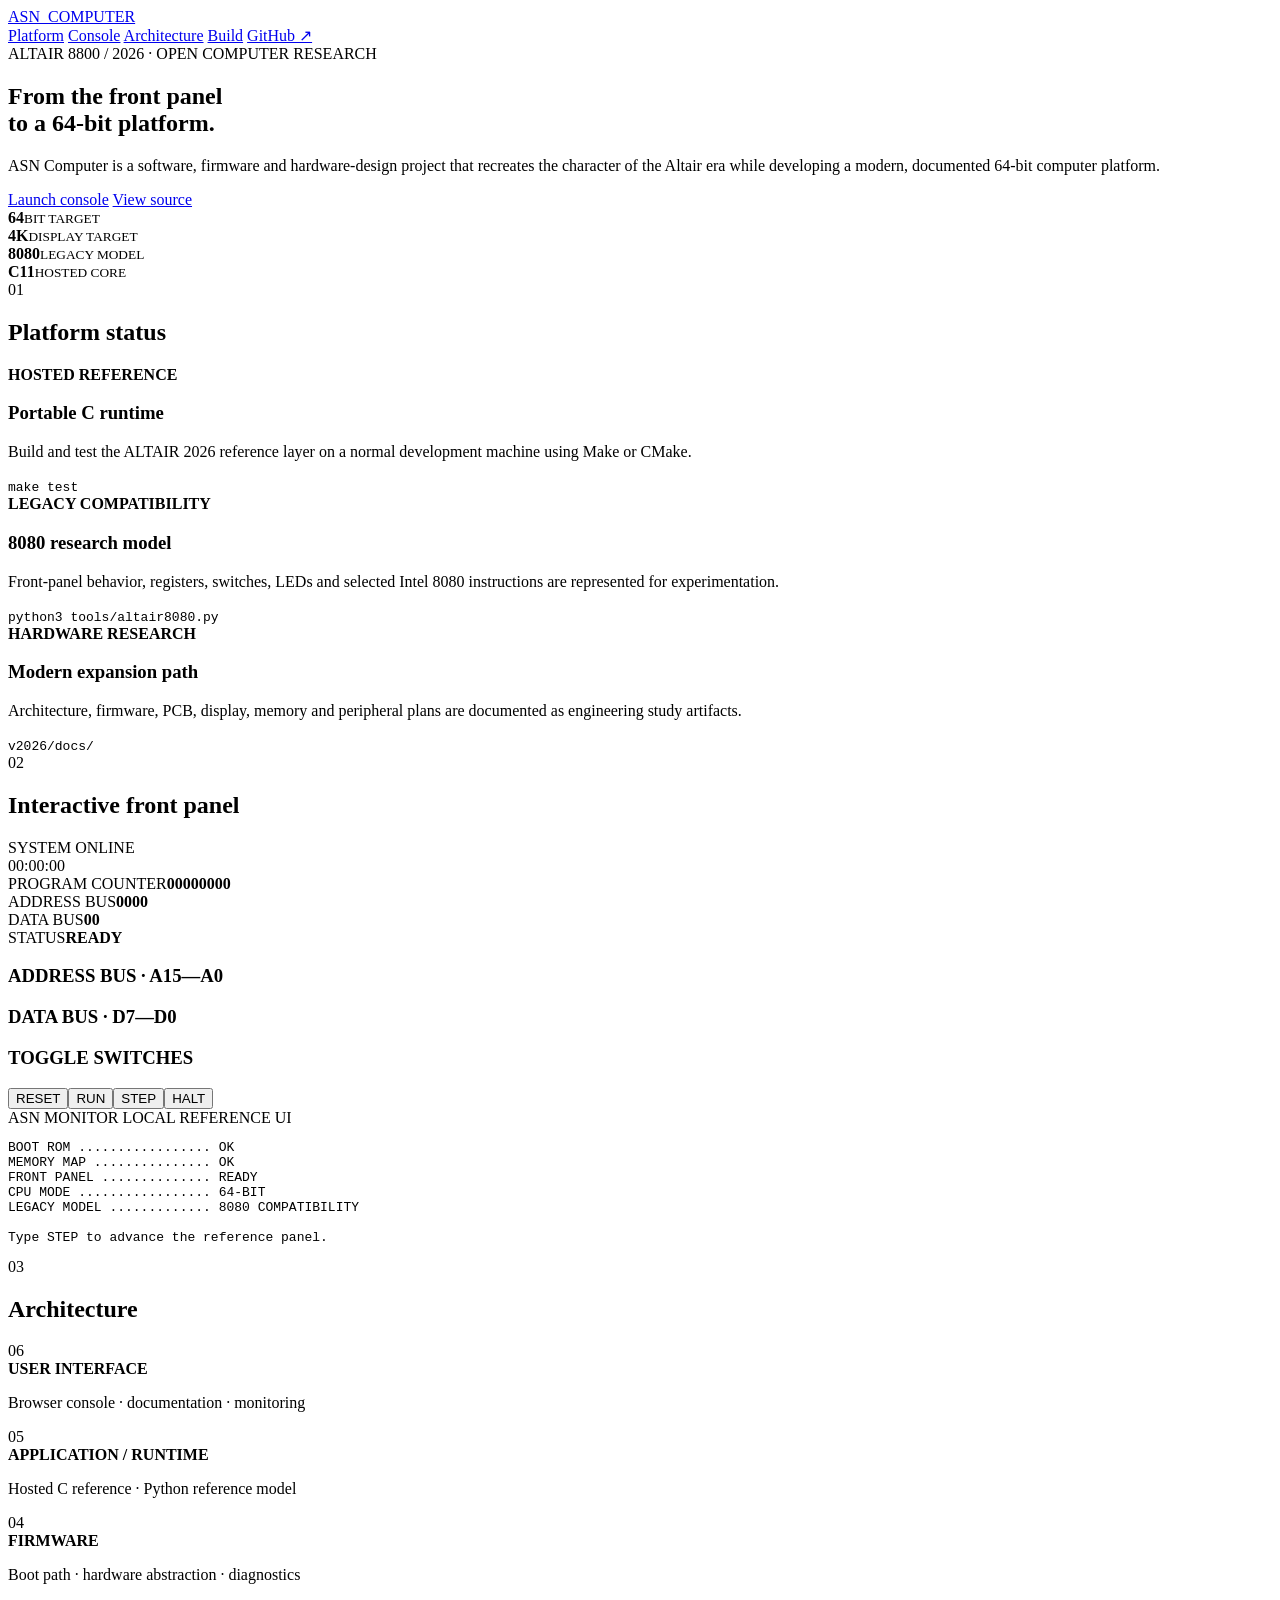
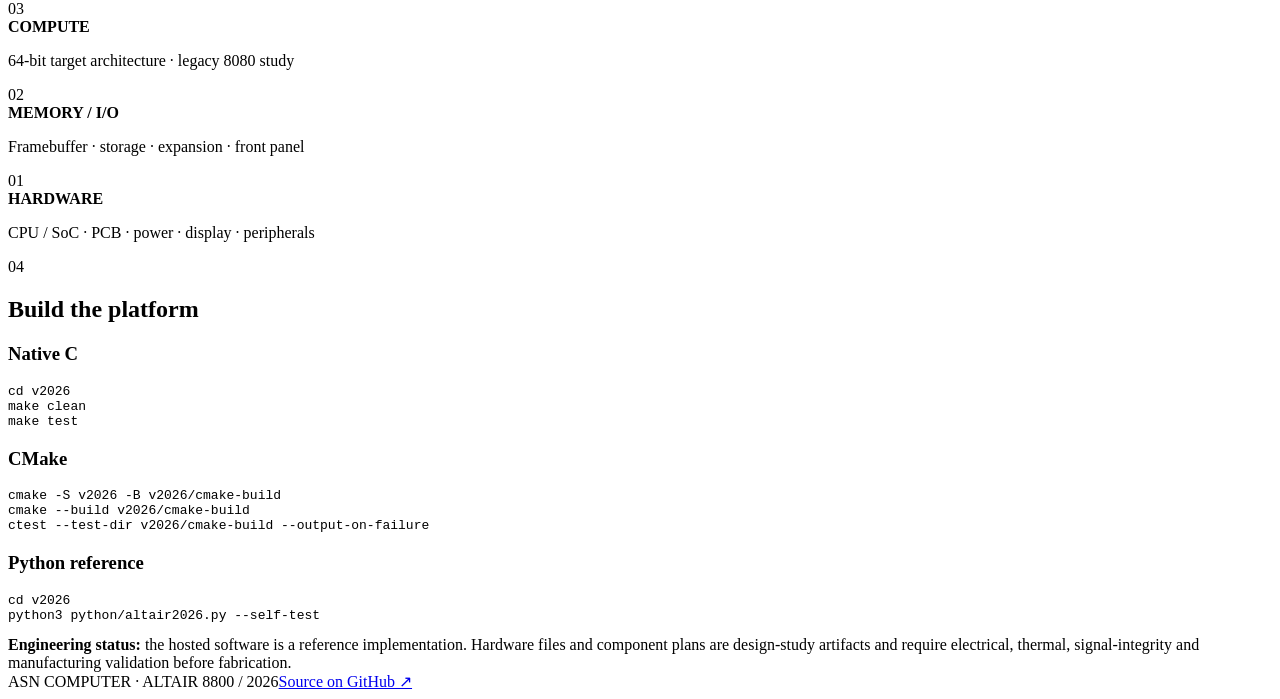
==== docs/index.html @ 6ef78f84 "Create ASN Computer GitHub Pages site" ====
<!doctype html>
<html lang="en">
<head>
  <meta charset="utf-8">
  <meta name="viewport" content="width=device-width, initial-scale=1">
  <meta name="description" content="ASN Computer — ALTAIR 8800 / 2026 computer architecture, emulator and hardware research platform.">
  <title>ASN Computer — ALTAIR 8800 / 2026</title>
  <link rel="stylesheet" href="style.css">
</head>
<body>
  <div class="grid-bg"></div>
  <header class="topbar">
    <a class="brand" href="#top">ASN<span>_</span>COMPUTER</a>
    <nav>
      <a href="#platform">Platform</a>
      <a href="#console">Console</a>
      <a href="#architecture">Architecture</a>
      <a href="#build">Build</a>
      <a href="https://github.com/ArkansasIo/asn-computer" target="_blank" rel="noreferrer">GitHub ↗</a>
    </nav>
  </header>

  <main id="top">
    <section class="hero">
      <div class="eyebrow">ALTAIR 8800 / 2026 · OPEN COMPUTER RESEARCH</div>
      <h1>From the <span>front panel</span><br>to a 64-bit platform.</h1>
      <p class="lead">ASN Computer is a software, firmware and hardware-design project that recreates the character of the Altair era while developing a modern, documented 64-bit computer platform.</p>
      <div class="actions">
        <a class="button primary" href="#console">Launch console</a>
        <a class="button" href="https://github.com/ArkansasIo/asn-computer" target="_blank" rel="noreferrer">View source</a>
      </div>
      <div class="metrics">
        <div><strong>64</strong><small>BIT TARGET</small></div>
        <div><strong>4K</strong><small>DISPLAY TARGET</small></div>
        <div><strong>8080</strong><small>LEGACY MODEL</small></div>
        <div><strong>C11</strong><small>HOSTED CORE</small></div>
      </div>
    </section>

    <section id="platform" class="section">
      <div class="section-head"><span>01</span><h2>Platform status</h2></div>
      <div class="cards">
        <article><b>HOSTED REFERENCE</b><h3>Portable C runtime</h3><p>Build and test the ALTAIR 2026 reference layer on a normal development machine using Make or CMake.</p><code>make test</code></article>
        <article><b>LEGACY COMPATIBILITY</b><h3>8080 research model</h3><p>Front-panel behavior, registers, switches, LEDs and selected Intel 8080 instructions are represented for experimentation.</p><code>python3 tools/altair8080.py</code></article>
        <article><b>HARDWARE RESEARCH</b><h3>Modern expansion path</h3><p>Architecture, firmware, PCB, display, memory and peripheral plans are documented as engineering study artifacts.</p><code>v2026/docs/</code></article>
      </div>
    </section>

    <section id="console" class="section console-section">
      <div class="section-head"><span>02</span><h2>Interactive front panel</h2></div>
      <div class="console">
        <div class="console-head"><div><span class="lamp live"></span> SYSTEM ONLINE</div><div id="clock">00:00:00</div></div>
        <div class="readouts">
          <div><label>PROGRAM COUNTER</label><strong id="pc">00000000</strong></div>
          <div><label>ADDRESS BUS</label><strong id="address">0000</strong></div>
          <div><label>DATA BUS</label><strong id="data">00</strong></div>
          <div><label>STATUS</label><strong id="status">READY</strong></div>
        </div>
        <div class="panel-grid">
          <div class="panel-block"><h3>ADDRESS BUS · A15—A0</h3><div id="addressLeds" class="leds"></div></div>
          <div class="panel-block"><h3>DATA BUS · D7—D0</h3><div id="dataLeds" class="leds eight"></div></div>
          <div class="panel-block switches"><h3>TOGGLE SWITCHES</h3><div id="switches" class="switchgrid"></div></div>
        </div>
        <div class="controls"><button data-action="reset">RESET</button><button data-action="run">RUN</button><button data-action="step">STEP</button><button data-action="halt">HALT</button></div>
        <div class="terminal"><div class="terminal-bar">ASN MONITOR <span>LOCAL REFERENCE UI</span></div><pre id="terminal">BOOT ROM ................. OK
MEMORY MAP ............... OK
FRONT PANEL .............. READY
CPU MODE ................. 64-BIT
LEGACY MODEL ............. 8080 COMPATIBILITY

Type STEP to advance the reference panel.</pre></div>
      </div>
    </section>

    <section id="architecture" class="section">
      <div class="section-head"><span>03</span><h2>Architecture</h2></div>
      <div class="architecture">
        <div class="layer"><span>06</span><div><b>USER INTERFACE</b><p>Browser console · documentation · monitoring</p></div></div>
        <div class="layer"><span>05</span><div><b>APPLICATION / RUNTIME</b><p>Hosted C reference · Python reference model</p></div></div>
        <div class="layer"><span>04</span><div><b>FIRMWARE</b><p>Boot path · hardware abstraction · diagnostics</p></div></div>
        <div class="layer"><span>03</span><div><b>COMPUTE</b><p>64-bit target architecture · legacy 8080 study</p></div></div>
        <div class="layer"><span>02</span><div><b>MEMORY / I/O</b><p>Framebuffer · storage · expansion · front panel</p></div></div>
        <div class="layer"><span>01</span><div><b>HARDWARE</b><p>CPU / SoC · PCB · power · display · peripherals</p></div></div>
      </div>
    </section>

    <section id="build" class="section build-section">
      <div class="section-head"><span>04</span><h2>Build the platform</h2></div>
      <div class="build-grid">
        <div><h3>Native C</h3><pre><code>cd v2026
make clean
make test</code></pre></div>
        <div><h3>CMake</h3><pre><code>cmake -S v2026 -B v2026/cmake-build
cmake --build v2026/cmake-build
ctest --test-dir v2026/cmake-build --output-on-failure</code></pre></div>
        <div><h3>Python reference</h3><pre><code>cd v2026
python3 python/altair2026.py --self-test</code></pre></div>
      </div>
      <div class="notice"><b>Engineering status:</b> the hosted software is a reference implementation. Hardware files and component plans are design-study artifacts and require electrical, thermal, signal-integrity and manufacturing validation before fabrication.</div>
    </section>
  </main>

  <footer><span>ASN COMPUTER · ALTAIR 8800 / 2026</span><a href="https://github.com/ArkansasIo/asn-computer" target="_blank" rel="noreferrer">Source on GitHub ↗</a></footer>
  <script src="app.js"></script>
</body>
</html>
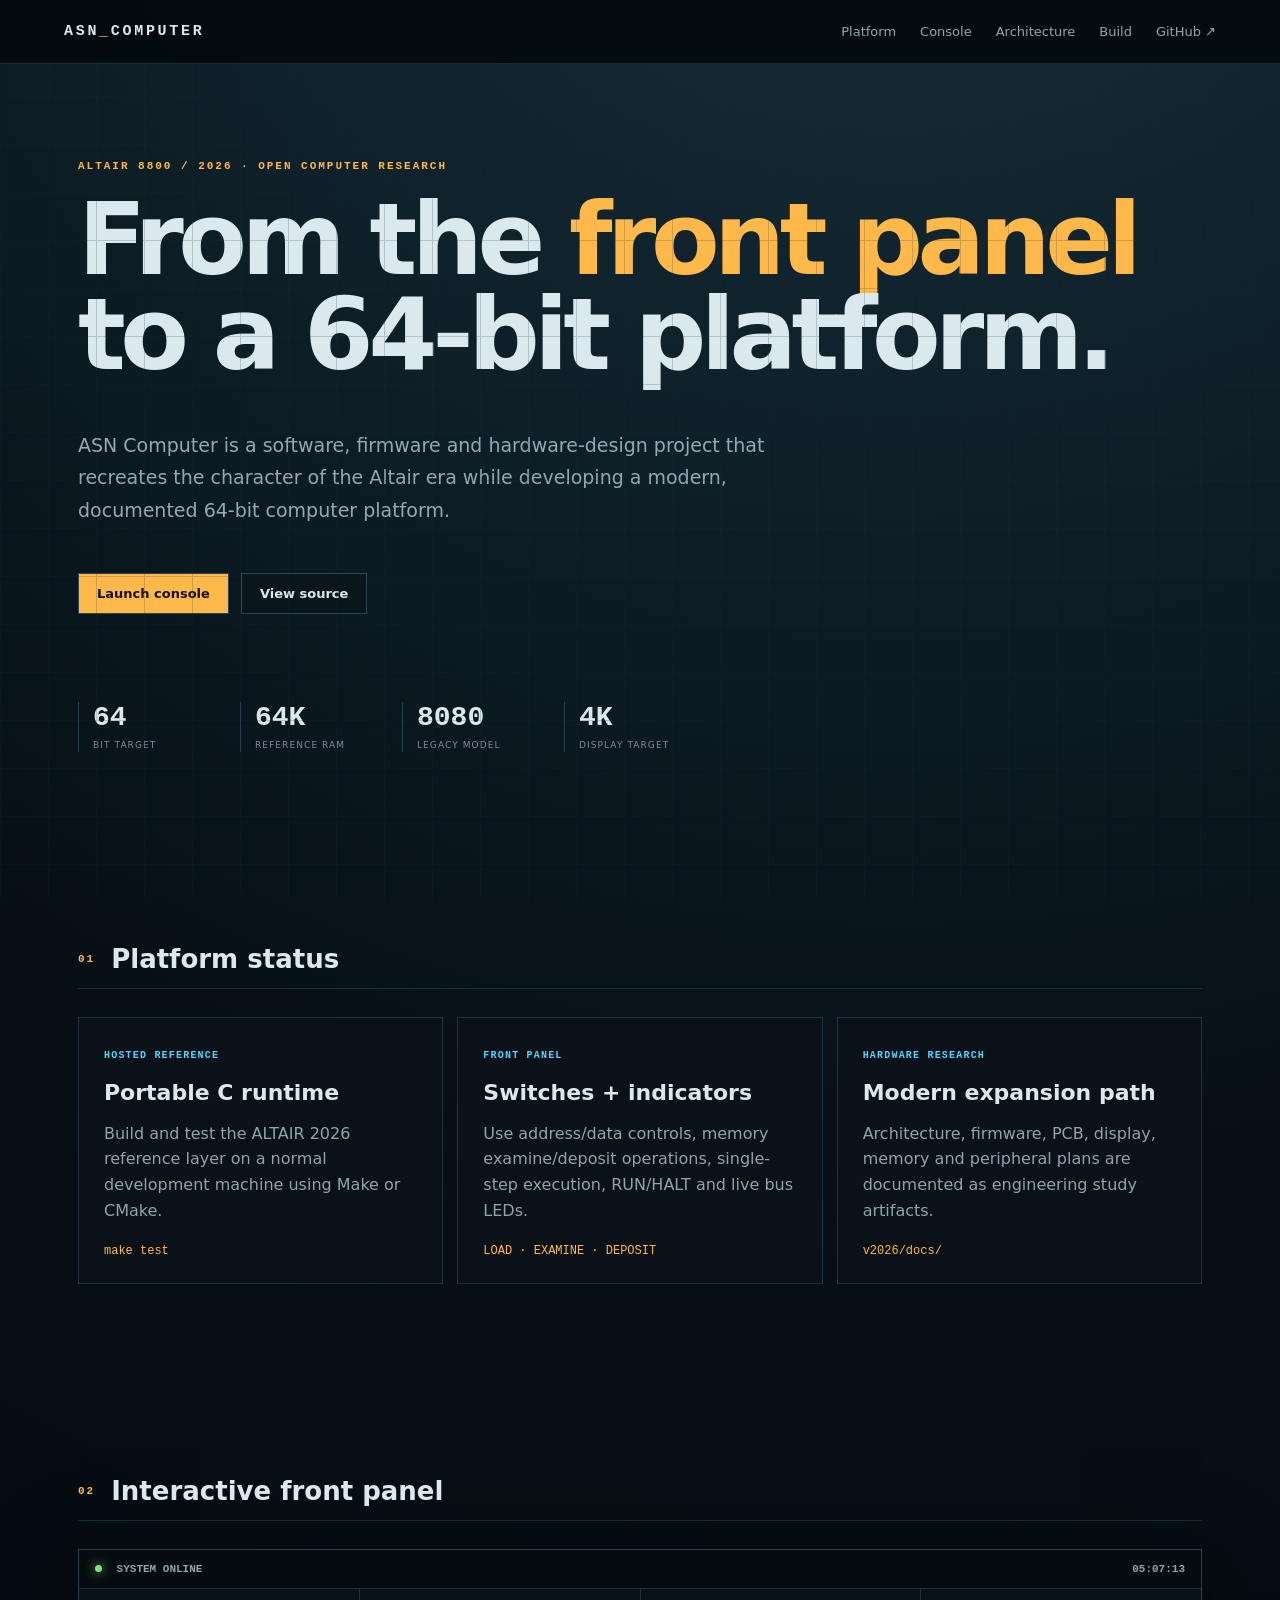
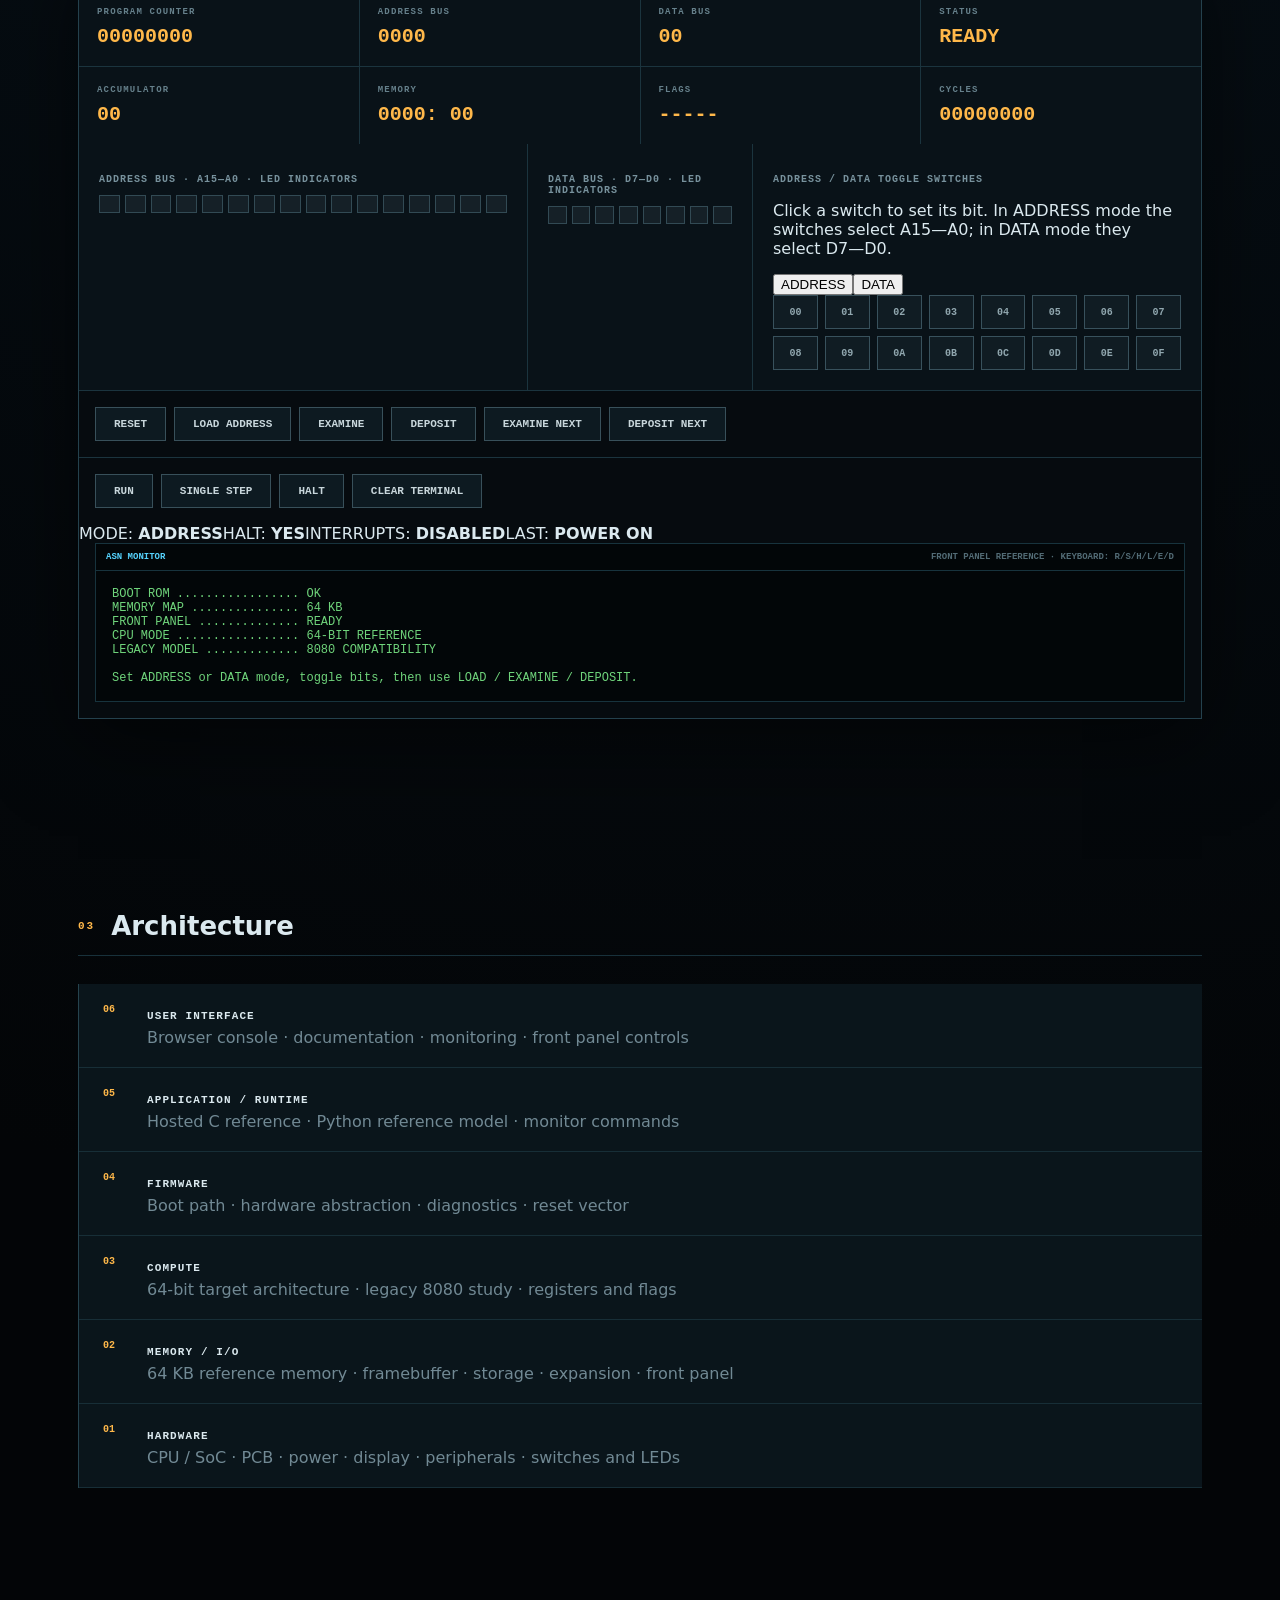
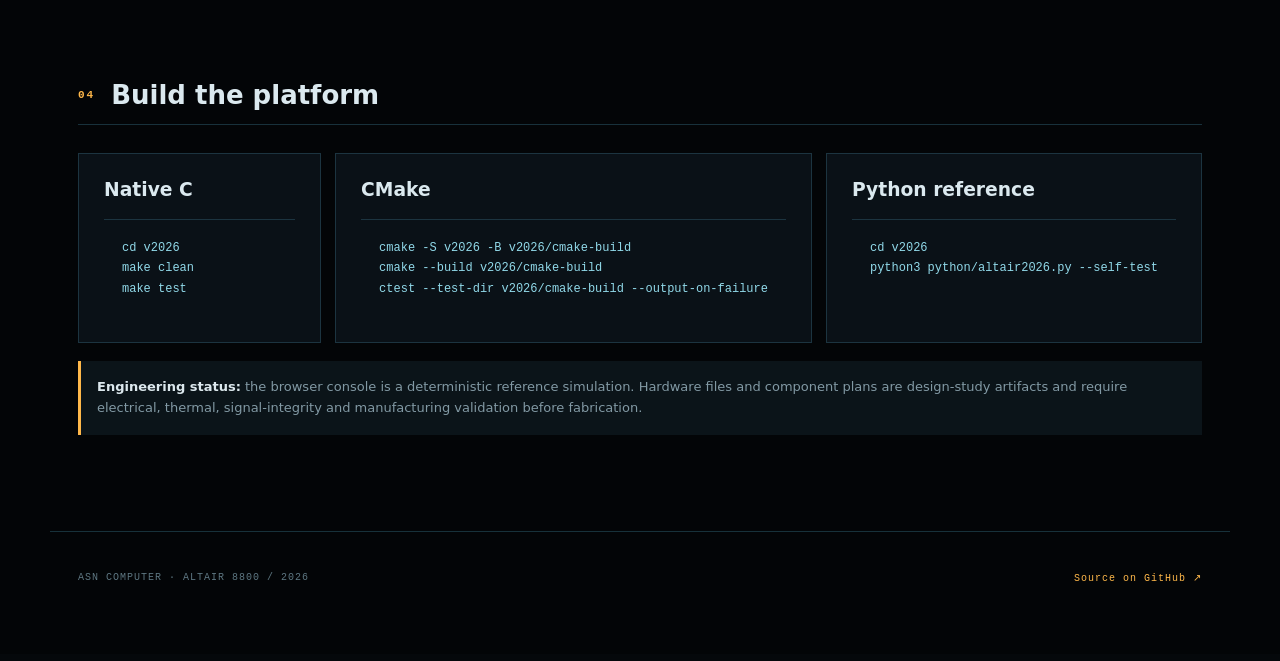
==== commit 05f5b64c: "Expand ASN Computer front panel UI with switches, LEDs, memory controls, and status readouts" ====
--- a/docs/index.html
+++ b/docs/index.html
@@ -11,37 +11,22 @@
   <div class="grid-bg"></div>
   <header class="topbar">
     <a class="brand" href="#top">ASN<span>_</span>COMPUTER</a>
-    <nav>
-      <a href="#platform">Platform</a>
-      <a href="#console">Console</a>
-      <a href="#architecture">Architecture</a>
-      <a href="#build">Build</a>
-      <a href="https://github.com/ArkansasIo/asn-computer" target="_blank" rel="noreferrer">GitHub ↗</a>
-    </nav>
+    <nav><a href="#platform">Platform</a><a href="#console">Console</a><a href="#architecture">Architecture</a><a href="#build">Build</a><a href="https://github.com/ArkansasIo/asn-computer" target="_blank" rel="noreferrer">GitHub ↗</a></nav>
   </header>
-
   <main id="top">
     <section class="hero">
       <div class="eyebrow">ALTAIR 8800 / 2026 · OPEN COMPUTER RESEARCH</div>
       <h1>From the <span>front panel</span><br>to a 64-bit platform.</h1>
       <p class="lead">ASN Computer is a software, firmware and hardware-design project that recreates the character of the Altair era while developing a modern, documented 64-bit computer platform.</p>
-      <div class="actions">
-        <a class="button primary" href="#console">Launch console</a>
-        <a class="button" href="https://github.com/ArkansasIo/asn-computer" target="_blank" rel="noreferrer">View source</a>
-      </div>
-      <div class="metrics">
-        <div><strong>64</strong><small>BIT TARGET</small></div>
-        <div><strong>4K</strong><small>DISPLAY TARGET</small></div>
-        <div><strong>8080</strong><small>LEGACY MODEL</small></div>
-        <div><strong>C11</strong><small>HOSTED CORE</small></div>
-      </div>
+      <div class="actions"><a class="button primary" href="#console">Launch console</a><a class="button" href="https://github.com/ArkansasIo/asn-computer" target="_blank" rel="noreferrer">View source</a></div>
+      <div class="metrics"><div><strong>64</strong><small>BIT TARGET</small></div><div><strong>64K</strong><small>REFERENCE RAM</small></div><div><strong>8080</strong><small>LEGACY MODEL</small></div><div><strong>4K</strong><small>DISPLAY TARGET</small></div></div>
     </section>
 
     <section id="platform" class="section">
       <div class="section-head"><span>01</span><h2>Platform status</h2></div>
       <div class="cards">
         <article><b>HOSTED REFERENCE</b><h3>Portable C runtime</h3><p>Build and test the ALTAIR 2026 reference layer on a normal development machine using Make or CMake.</p><code>make test</code></article>
-        <article><b>LEGACY COMPATIBILITY</b><h3>8080 research model</h3><p>Front-panel behavior, registers, switches, LEDs and selected Intel 8080 instructions are represented for experimentation.</p><code>python3 tools/altair8080.py</code></article>
+        <article><b>FRONT PANEL</b><h3>Switches + indicators</h3><p>Use address/data controls, memory examine/deposit operations, single-step execution, RUN/HALT and live bus LEDs.</p><code>LOAD · EXAMINE · DEPOSIT</code></article>
         <article><b>HARDWARE RESEARCH</b><h3>Modern expansion path</h3><p>Architecture, firmware, PCB, display, memory and peripheral plans are documented as engineering study artifacts.</p><code>v2026/docs/</code></article>
       </div>
     </section>
@@ -55,51 +40,50 @@
           <div><label>ADDRESS BUS</label><strong id="address">0000</strong></div>
           <div><label>DATA BUS</label><strong id="data">00</strong></div>
           <div><label>STATUS</label><strong id="status">READY</strong></div>
+          <div><label>ACCUMULATOR</label><strong id="acc">00</strong></div>
+          <div><label>MEMORY</label><strong id="memoryInfo">0000: 00</strong></div>
+          <div><label>FLAGS</label><strong id="flags">-----</strong></div>
+          <div><label>CYCLES</label><strong id="cycles">00000000</strong></div>
         </div>
+
         <div class="panel-grid">
-          <div class="panel-block"><h3>ADDRESS BUS · A15—A0</h3><div id="addressLeds" class="leds"></div></div>
-          <div class="panel-block"><h3>DATA BUS · D7—D0</h3><div id="dataLeds" class="leds eight"></div></div>
-          <div class="panel-block switches"><h3>TOGGLE SWITCHES</h3><div id="switches" class="switchgrid"></div></div>
+          <div class="panel-block"><h3>ADDRESS BUS · A15—A0 · LED INDICATORS</h3><div id="addressLeds" class="leds"></div><div id="addressLabels" class="bitlabels"></div></div>
+          <div class="panel-block"><h3>DATA BUS · D7—D0 · LED INDICATORS</h3><div id="dataLeds" class="leds eight"></div><div id="dataLabels" class="bitlabels"></div></div>
+          <div class="panel-block switches"><h3>ADDRESS / DATA TOGGLE SWITCHES</h3><p class="panel-help">Click a switch to set its bit. In ADDRESS mode the switches select A15—A0; in DATA mode they select D7—D0.</p><div class="mode-buttons"><button id="addressMode" class="mode active">ADDRESS</button><button id="dataMode" class="mode">DATA</button></div><div id="switches" class="switchgrid"></div></div>
         </div>
-        <div class="controls"><button data-action="reset">RESET</button><button data-action="run">RUN</button><button data-action="step">STEP</button><button data-action="halt">HALT</button></div>
-        <div class="terminal"><div class="terminal-bar">ASN MONITOR <span>LOCAL REFERENCE UI</span></div><pre id="terminal">BOOT ROM ................. OK
-MEMORY MAP ............... OK
+
+        <div class="controls primary-controls">
+          <button data-action="reset">RESET</button><button data-action="load">LOAD ADDRESS</button><button data-action="examine">EXAMINE</button><button data-action="deposit">DEPOSIT</button><button data-action="examineNext">EXAMINE NEXT</button><button data-action="depositNext">DEPOSIT NEXT</button>
+        </div>
+        <div class="controls run-controls"><button data-action="run">RUN</button><button data-action="step">SINGLE STEP</button><button data-action="halt">HALT</button><button data-action="clear">CLEAR TERMINAL</button></div>
+
+        <div class="status-strip"><span>MODE: <b id="modeReadout">ADDRESS</b></span><span>HALT: <b id="haltReadout">YES</b></span><span>INTERRUPTS: <b id="interruptReadout">DISABLED</b></span><span>LAST: <b id="lastOperation">POWER ON</b></span></div>
+        <div class="terminal"><div class="terminal-bar">ASN MONITOR <span>FRONT PANEL REFERENCE · KEYBOARD: R/S/H/L/E/D</span></div><pre id="terminal">BOOT ROM ................. OK
+MEMORY MAP ............... 64 KB
 FRONT PANEL .............. READY
-CPU MODE ................. 64-BIT
+CPU MODE ................. 64-BIT REFERENCE
 LEGACY MODEL ............. 8080 COMPATIBILITY
 
-Type STEP to advance the reference panel.</pre></div>
+Set ADDRESS or DATA mode, toggle bits, then use LOAD / EXAMINE / DEPOSIT.</pre></div>
       </div>
     </section>
 
     <section id="architecture" class="section">
       <div class="section-head"><span>03</span><h2>Architecture</h2></div>
-      <div class="architecture">
-        <div class="layer"><span>06</span><div><b>USER INTERFACE</b><p>Browser console · documentation · monitoring</p></div></div>
-        <div class="layer"><span>05</span><div><b>APPLICATION / RUNTIME</b><p>Hosted C reference · Python reference model</p></div></div>
-        <div class="layer"><span>04</span><div><b>FIRMWARE</b><p>Boot path · hardware abstraction · diagnostics</p></div></div>
-        <div class="layer"><span>03</span><div><b>COMPUTE</b><p>64-bit target architecture · legacy 8080 study</p></div></div>
-        <div class="layer"><span>02</span><div><b>MEMORY / I/O</b><p>Framebuffer · storage · expansion · front panel</p></div></div>
-        <div class="layer"><span>01</span><div><b>HARDWARE</b><p>CPU / SoC · PCB · power · display · peripherals</p></div></div>
-      </div>
+      <div class="architecture"><div class="layer"><span>06</span><div><b>USER INTERFACE</b><p>Browser console · documentation · monitoring · front panel controls</p></div></div><div class="layer"><span>05</span><div><b>APPLICATION / RUNTIME</b><p>Hosted C reference · Python reference model · monitor commands</p></div></div><div class="layer"><span>04</span><div><b>FIRMWARE</b><p>Boot path · hardware abstraction · diagnostics · reset vector</p></div></div><div class="layer"><span>03</span><div><b>COMPUTE</b><p>64-bit target architecture · legacy 8080 study · registers and flags</p></div></div><div class="layer"><span>02</span><div><b>MEMORY / I/O</b><p>64 KB reference memory · framebuffer · storage · expansion · front panel</p></div></div><div class="layer"><span>01</span><div><b>HARDWARE</b><p>CPU / SoC · PCB · power · display · peripherals · switches and LEDs</p></div></div></div>
     </section>
 
     <section id="build" class="section build-section">
       <div class="section-head"><span>04</span><h2>Build the platform</h2></div>
-      <div class="build-grid">
-        <div><h3>Native C</h3><pre><code>cd v2026
+      <div class="build-grid"><div><h3>Native C</h3><pre><code>cd v2026
 make clean
-make test</code></pre></div>
-        <div><h3>CMake</h3><pre><code>cmake -S v2026 -B v2026/cmake-build
+make test</code></pre></div><div><h3>CMake</h3><pre><code>cmake -S v2026 -B v2026/cmake-build
 cmake --build v2026/cmake-build
-ctest --test-dir v2026/cmake-build --output-on-failure</code></pre></div>
-        <div><h3>Python reference</h3><pre><code>cd v2026
-python3 python/altair2026.py --self-test</code></pre></div>
-      </div>
-      <div class="notice"><b>Engineering status:</b> the hosted software is a reference implementation. Hardware files and component plans are design-study artifacts and require electrical, thermal, signal-integrity and manufacturing validation before fabrication.</div>
+ctest --test-dir v2026/cmake-build --output-on-failure</code></pre></div><div><h3>Python reference</h3><pre><code>cd v2026
+python3 python/altair2026.py --self-test</code></pre></div></div>
+      <div class="notice"><b>Engineering status:</b> the browser console is a deterministic reference simulation. Hardware files and component plans are design-study artifacts and require electrical, thermal, signal-integrity and manufacturing validation before fabrication.</div>
     </section>
   </main>
-
   <footer><span>ASN COMPUTER · ALTAIR 8800 / 2026</span><a href="https://github.com/ArkansasIo/asn-computer" target="_blank" rel="noreferrer">Source on GitHub ↗</a></footer>
   <script src="app.js"></script>
 </body>
--- a/docs/style.css
+++ b/docs/style.css
@@ -0,0 +1 @@
+:root{--bg:#05080b;--panel:#0a1117;--line:#1c3440;--text:#dbe9ef;--muted:#75909d;--accent:#ffb84a;--cyan:#56d4ff;--good:#79e27d;font-family:Inter,system-ui,sans-serif;color:var(--text);background:var(--bg)}*{box-sizing:border-box}html{scroll-behavior:smooth}body{margin:0;background:radial-gradient(circle at 70% -10%,#18333f,#071017 35%,#030507 75%);min-height:100vh}.grid-bg{position:fixed;inset:0;pointer-events:none;opacity:.2;background-image:linear-gradient(#17313b 1px,transparent 1px),linear-gradient(90deg,#17313b 1px,transparent 1px);background-size:48px 48px}a{color:inherit;text-decoration:none}.topbar{position:sticky;top:0;z-index:10;height:64px;display:flex;align-items:center;justify-content:space-between;padding:0 5vw;border-bottom:1px solid #16303a;background:#03070add;backdrop-filter:blur(12px)}.brand{font:800 15px monospace;letter-spacing:.18em}.brand span,h1 span{color:var(--accent)}nav{display:flex;gap:24px;color:#8ea8b3;font-size:13px}nav a:hover{color:#fff}.hero,.section{max-width:1180px;margin:auto;padding:96px 28px}.hero{min-height:680px;display:flex;flex-direction:column;justify-content:center}.eyebrow,.section-head span{font:700 11px monospace;letter-spacing:.18em;color:var(--accent)}h1{font-size:clamp(48px,8vw,100px);line-height:.95;letter-spacing:-.055em;margin:20px 0 28px}.lead{max-width:700px;color:#93aab5;font-size:19px;line-height:1.7}.actions{display:flex;gap:12px;margin:28px 0}.button{padding:12px 18px;border:1px solid #2b4652;background:#0a151c;font-weight:700;font-size:13px}.button.primary{background:var(--accent);color:#111}.metrics{display:grid;grid-template-columns:repeat(4,150px);gap:12px;margin-top:60px}.metrics div{border-left:1px solid #28404b;padding-left:14px}.metrics strong{display:block;font:700 28px monospace}.metrics small{color:var(--muted);font-size:9px;letter-spacing:.12em}.section-head{display:flex;gap:16px;align-items:center;margin-bottom:28px;border-bottom:1px solid #18313b;padding-bottom:14px}.section-head h2{font-size:26px;margin:0}.cards,.build-grid{display:grid;grid-template-columns:repeat(3,1fr);gap:14px}.cards article,.build-grid>div{background:#0a1117;border:1px solid var(--line);padding:25px}.cards article{min-height:220px}.cards b{font:700 10px monospace;color:var(--cyan);letter-spacing:.12em}.cards h3{font-size:22px;margin:18px 0 10px}.cards p{color:#8da5af;line-height:1.6}.cards code{color:var(--accent);font-size:12px}.console{background:#060b0f;border:1px solid #24414d;box-shadow:0 20px 80px #0008}.console-head{display:flex;justify-content:space-between;padding:13px 16px;border-bottom:1px solid #1b343e;font:700 11px monospace;color:#8ca6b0}.live{display:inline-block;width:7px;height:7px;border-radius:50%;background:var(--good);box-shadow:0 0 12px var(--good);margin-right:8px}.readouts{display:grid;grid-template-columns:repeat(4,1fr);gap:1px;background:#1b343e}.readouts div{background:#091218;padding:18px}.readouts label{display:block;color:#66808b;font:700 9px monospace;letter-spacing:.13em}.readouts strong{display:block;color:var(--accent);font:700 20px monospace;margin-top:8px}.panel-grid{display:grid;grid-template-columns:2fr 1fr 2fr;gap:1px;background:#1b343e}.panel-block{background:#091218;padding:20px}.panel-block h3{font:700 10px monospace;color:#78929d;letter-spacing:.1em}.leds{display:grid;grid-template-columns:repeat(16,1fr);gap:5px}.led{height:18px;border:1px solid #324a54;background:#152027}.led.on{background:var(--accent);box-shadow:0 0 12px #ffb84a88}.eight{grid-template-columns:repeat(8,1fr)}.switchgrid{display:grid;grid-template-columns:repeat(8,1fr);gap:7px}.switchgrid button{height:34px;background:#101c23;border:1px solid #38515c;color:#91a7af;font:700 10px monospace;cursor:pointer}.switchgrid button.on{background:#23485a;color:#fff;border-color:#56a1bc}.controls{display:flex;gap:8px;padding:16px;border-top:1px solid #1b343e}.controls button{background:#0d1a21;color:#c8d6db;border:1px solid #38505a;padding:10px 18px;font:700 11px monospace;cursor:pointer}.controls button:hover{border-color:var(--accent);color:var(--accent)}.terminal{margin:0 16px 16px;border:1px solid #17333d;background:#020608}.terminal-bar{padding:8px 10px;border-bottom:1px solid #17333d;color:var(--cyan);font:700 9px monospace}.terminal-bar span{float:right;color:#526b75}.terminal pre{margin:0;padding:16px;color:#6fd47b;line-height:1.65;font:12px monospace;white-space:pre-wrap}.architecture{border-left:1px solid #25434e}.layer{display:flex;gap:20px;padding:20px 24px;border-bottom:1px solid #172e37;background:#0a151b}.layer span{font:700 10px monospace;color:var(--accent);width:24px}.layer b{font:700 11px monospace;letter-spacing:.1em}.layer p{margin:5px 0 0;color:#718994}.build-grid h3{margin-top:0}.build-grid pre{margin:0;padding:18px;overflow:auto;border-top:1px solid var(--line);color:#91d9e9;font:12px/1.7 monospace}.notice{margin-top:18px;padding:16px;border-left:3px solid var(--accent);background:#0b1419;color:#8299a4;line-height:1.6;font-size:13px}.notice b{color:#dce8ed}footer{display:flex;justify-content:space-between;max-width:1180px;margin:auto;padding:40px 28px 70px;border-top:1px solid #17313a;color:#5e7782;font:10px monospace;letter-spacing:.1em}footer a{color:var(--accent)}@media(max-width:850px){nav{display:none}.cards,.build-grid,.panel-grid{grid-template-columns:1fr}.readouts{grid-template-columns:1fr 1fr}.metrics{grid-template-columns:1fr 1fr}.hero{min-height:600px}.leds{grid-template-columns:repeat(8,1fr)}.switchgrid{grid-template-columns:repeat(4,1fr)}}
